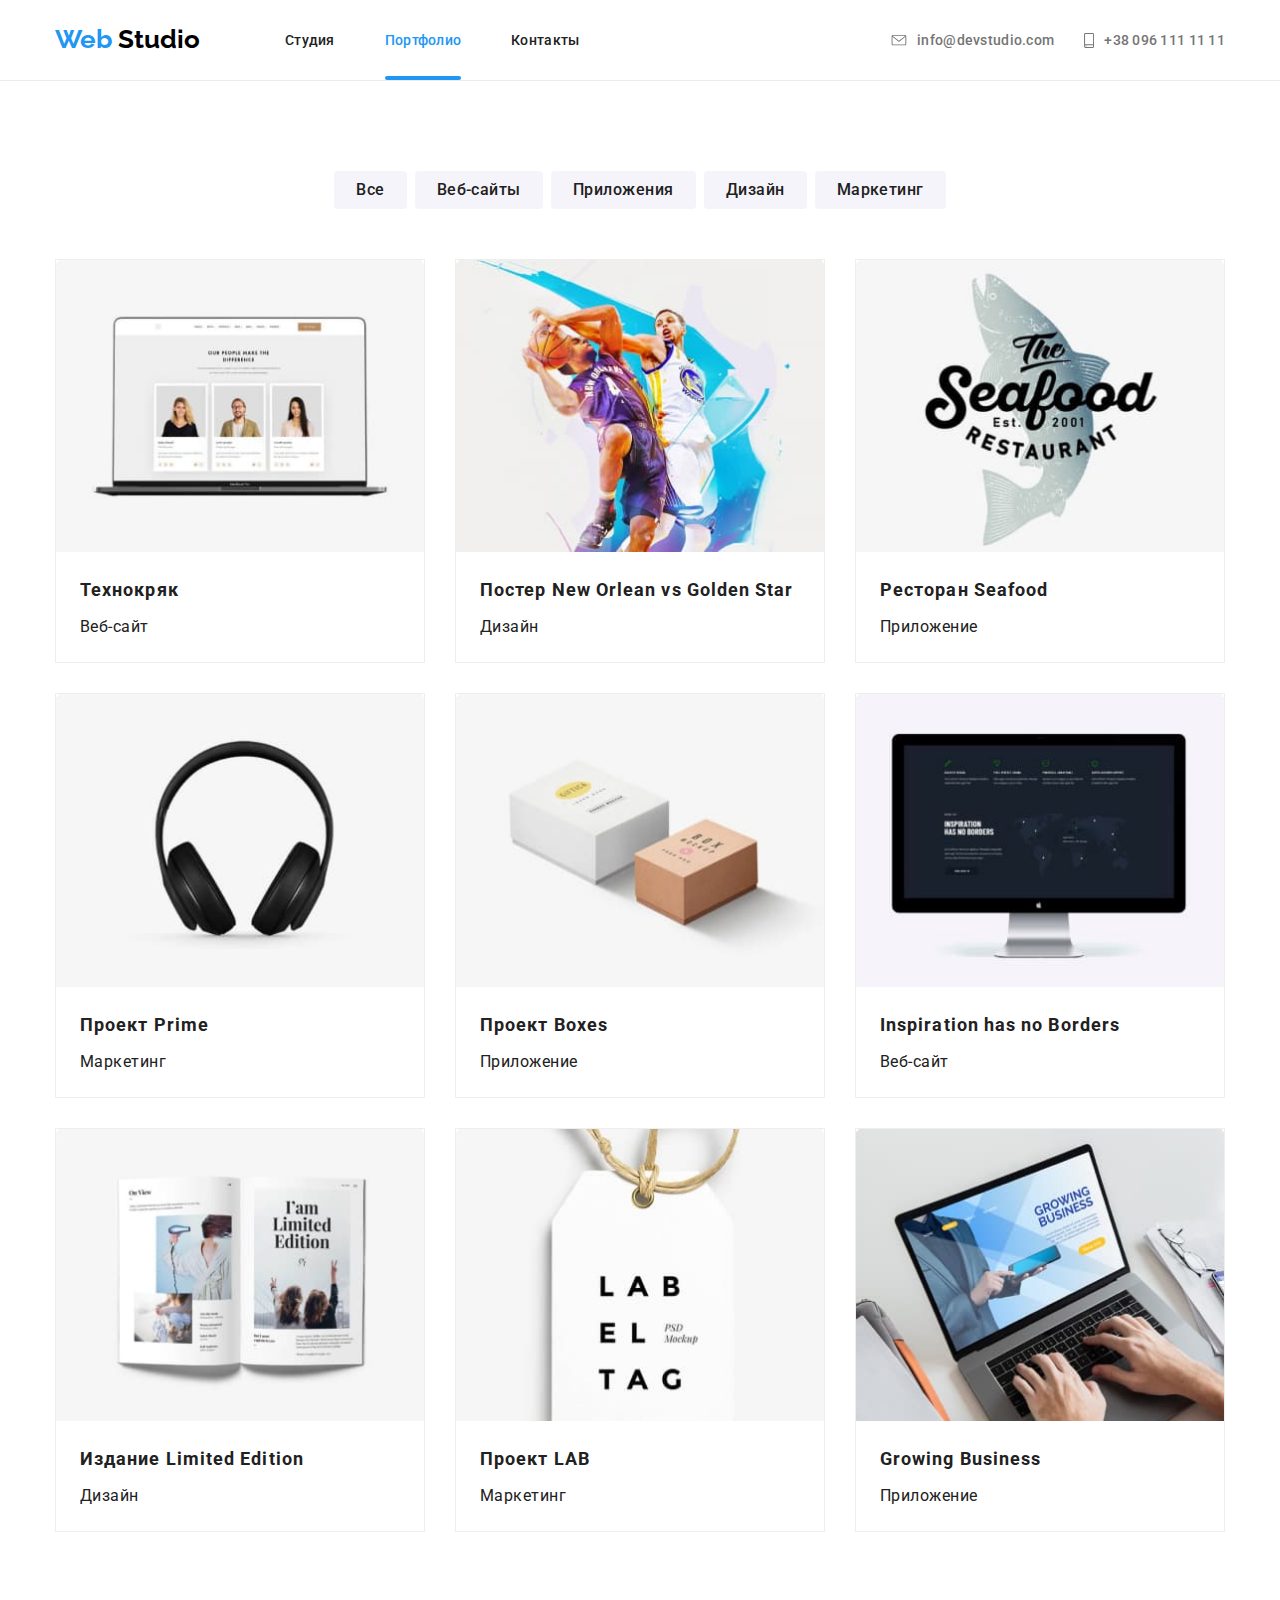
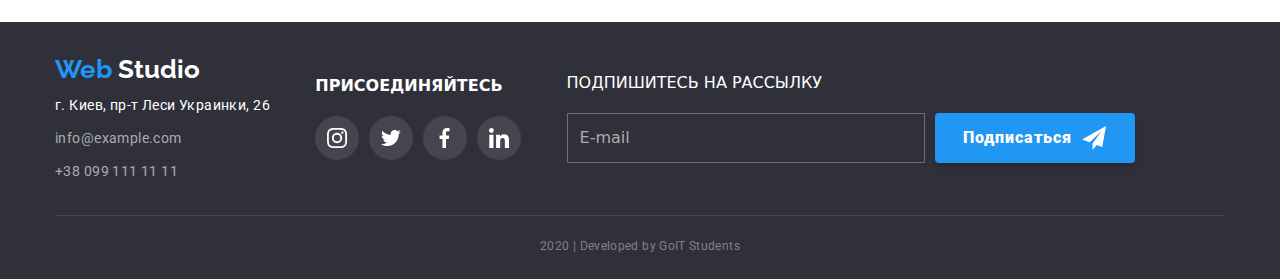
==== portfolio.html @ 625cf700 "start" ====
<!DOCTYPE html>
<html lang="en">
  <head>
    <meta charset="UTF-8" />
    <meta name="viewport" content="width=device-width, initial-scale=1.0" />
    <title>Portfolio</title>
    <link
      href="https://fonts.googleapis.com/css2?family=Montserrat:wght@400;500;700&family=Raleway:wght@700&family=Roboto:wght@400;500;700;900&display=swap"
      rel="stylesheet"
    />
    <link
      rel="stylesheet"
      href="https://cdnjs.cloudflare.com/ajax/libs/modern-normalize/0.6.0/modern-normalize.min.css"
    />
    <link rel="stylesheet" href="./CSS/styles.css" />
  </head>
  <body>
    <!-- Heder -->
    <header>
      <!-- Navigation block-->
      <nav class="section nav">
        <a href="./index.html" class="logo">
          Web <span class="logo-accent">Studio</span>
        </a>
        <ul class="site-nav">
          <li class="item">
            <a class="nav-link" href="./index.html">Студия</a>
          </li>
          <li class="item">
            <a class="nav-link current" href="./portfolio.html">Портфолио</a>
          </li>
          <li class="item">
            <a class="nav-link" href="">Контакты</a>
          </li>
        </ul>
        <!--Contacts-->
        <address class="adress-nav">
          <ul class="auth-nav">
            <li class="auth-item item">
              <a href="mailto:info@devstudio.com">
                <svg class="icon-mail">
                  <use href="./images/symbol-defs.svg#icon-mail"></use>
                </svg>
              </a>
              info@devstudio.com
            </li>
            <li class="auth-item item">
              <a class="adress-tel" href="tel:+380961111111">
                <svg class="icon-phone">
                  <use href="./images/symbol-defs.svg#icon-phone"></use>
                </svg>
              </a>
              +38 096 111 11 11
            </li>
          </ul>
        </address>
      </nav>
    </header>
    <main>
      <section class="section filter">
        <!-- <h1>Portfolio</h1> -->
        <!--Filtr-->
        <ul class="filtr-menu">
          <li class="filter-list">
            <button class="filtr-button" type="button">Все</button>
          </li>
          <li class="filter-list">
            <button class="filtr-button" type="button">Веб-сайты</button>
          </li>
          <li class="filter-list">
            <button class="filtr-button" type="button">Приложения</button>
          </li>
          <li class="filter-list">
            <button class="filtr-button" type="button">Дизайн</button>
          </li>
          <li class="filter-list">
            <button class="filtr-button" type="button">Маркетинг</button>
          </li>
        </ul>
        <!--Cards-->
        <ul class="card">
          <li class="card-box">
            <a class="card-link" href="">
              <div class="card-overlay">
                <img
                  class="card-img"
                  src="./images/portfolio1.jpg"
                  alt="Portfolio"
                />
                <p class="card-discription">
                  Технокряк это современная площадка распространения
                  коронавируса. Компании используют эту платформу для цифрового
                  шпионажа и атак на защищённые сервера конкурентов.
                </p>
              </div>
              <div class="card-content">
                <h2 class="card-title">
                  Технокряк
                </h2>
                <p class="card-item">
                  Веб-сайт
                </p>
              </div>
            </a>
          </li>
          <li class="card-box">
            <a class="card-link" href="">
              <div class="card-overlay">
                <img
                  class="card-img"
                  src="./images/portfolio2.jpg"
                  alt="Portfolio"
                />
                <p class="card-discription">
                  Технокряк это современная площадка распространения
                  коронавируса. Компании используют эту платформу для цифрового
                  шпионажа и атак на защищённые сервера конкурентов.
                </p>
              </div>
              <div class="card-content">
                <h2 class="card-title">
                  Постер New Orlean vs Golden Star
                </h2>
                <p class="card-item">
                  Дизайн
                </p>
              </div>
            </a>
          </li>
          <li class="card-box">
            <a class="card-link" href="">
              <div class="card-overlay">
                <img
                  class="card-img"
                  src="./images/portfolio3.jpg"
                  alt="Portfolio"
                />
                <p class="card-discription">
                  Технокряк это современная площадка распространения
                  коронавируса. Компании используют эту платформу для цифрового
                  шпионажа и атак на защищённые сервера конкурентов.
                </p>
              </div>
              <div class="card-content">
                <h2 class="card-title">
                  Ресторан Seafood
                </h2>
                <p class="card-item">
                  Приложение
                </p>
              </div>
            </a>
          </li>
          <li class="card-box">
            <a class="card-link" href="">
              <div class="card-overlay">
                <img
                  class="card-img"
                  src="./images/Portfolio4.jpg"
                  alt="Portfolio"
                />
                <p class="card-discription">
                  Технокряк это современная площадка распространения
                  коронавируса. Компании используют эту платформу для цифрового
                  шпионажа и атак на защищённые сервера конкурентов.
                </p>
              </div>
              <div class="card-content">
                <h2 class="card-title">
                  Проект Prime
                </h2>
                <p class="card-item">
                  Маркетинг
                </p>
              </div>
            </a>
          </li>
          <li class="card-box">
            <a class="card-link" href="">
              <div class="card-overlay">
                <img
                  class="card-img"
                  src="./images/Portfolio5.jpg"
                  alt="Portfolio"
                />
                <p class="card-discription">
                  Технокряк это современная площадка распространения
                  коронавируса. Компании используют эту платформу для цифрового
                  шпионажа и атак на защищённые сервера конкурентов.
                </p>
              </div>
              <div class="card-content">
                <h2 class="card-title">
                  Проект Boxes
                </h2>
                <p class="card-item">
                  Приложение
                </p>
              </div>
            </a>
          </li>
          <li class="card-box">
            <a class="card-link" href="">
              <div class="card-overlay">
                <img
                  class="card-img"
                  src="./images/Portfolio6.jpg"
                  alt="Portfolio"
                />
                <p class="card-discription">
                  Технокряк это современная площадка распространения
                  коронавируса. Компании используют эту платформу для цифрового
                  шпионажа и атак на защищённые сервера конкурентов.
                </p>
              </div>
              <div class="card-content">
                <h2 class="card-title">
                  Inspiration has no Borders
                </h2>
                <p class="card-item">
                  Веб-сайт
                </p>
              </div>
            </a>
          </li>
          <li class="card-box">
            <a class="card-link" href="">
              <div class="card-overlay">
                <img
                  class="card-img"
                  src="./images/Portfolio7.jpg"
                  alt="Portfolio"
                />
                <p class="card-discription">
                  Технокряк это современная площадка распространения
                  коронавируса. Компании используют эту платформу для цифрового
                  шпионажа и атак на защищённые сервера конкурентов.
                </p>
              </div>
              <div class="card-content">
                <h2 class="card-title">
                  Издание Limited Edition
                </h2>
                <p class="card-item">
                  Дизайн
                </p>
              </div>
            </a>
          </li>
          <li class="card-box">
            <a class="card-link" href="">
              <div class="card-overlay">
                <img
                  class="card-img"
                  src="./images/Portfolio8.jpg"
                  alt="Portfolio"
                />
                <p class="card-discription">
                  Технокряк это современная площадка распространения
                  коронавируса. Компании используют эту платформу для цифрового
                  шпионажа и атак на защищённые сервера конкурентов.
                </p>
              </div>
              <div class="card-content">
                <h2 class="card-title">
                  Проект LAB
                </h2>
                <p class="card-item">
                  Маркетинг
                </p>
              </div>
            </a>
          </li>
          <li class="card-box">
            <a class="card-link" href="">
              <div class="card-overlay">
                <img
                  class="card-img"
                  src="./images/Portfolio9.jpg"
                  alt="Portfolio"
                />
                <p class="card-discription">
                  Технокряк это современная площадка распространения
                  коронавируса. Компании используют эту платформу для цифрового
                  шпионажа и атак на защищённые сервера конкурентов.
                </p>
              </div>
              <div class="card-content">
                <h2 class="card-title">
                  Growing Business
                </h2>
                <p class="card-item">
                  Приложение
                </p>
              </div>
            </a>
          </li>
        </ul>
      </section>
    </main>
    <footer>
      <div class="footer-site">
        <div class="footer-connection">
          <a href="./index.html" class="logo">
            Web <span class="logo-accent">Studio</span></a
          >
          <address class="footer-adress">
            <p class="location">г. Киев, пр-т Леси Украинки, 26</p>
            <a class="adress-mail" href="mailto:info@devstudio.com"
              >info@example.com</a
            >
            <a class="adress-tel" href="tel:+380991111111"
              >+38 099 111 11 11
            </a>
          </address>
        </div>
        <div class="footer-follow">
          <b class="footer-text">присоединяйтесь</b>
          <ul class="footer-links">
            <li>
              <a class="footer-linkbox" href="https://www.instagram.com/">
                <svg class="footer-socialnet" width="20px" height="20px">
                  <use href="./images/symbol-defs.svg#icon-instagram"></use>
                </svg>
              </a>
            </li>
            <li>
              <a class="footer-linkbox" href="https://twitter.com/">
                <svg class="footer-socialnet" width="20px" height="20px">
                  <use href="./images/symbol-defs.svg#icon-twitter"></use>
                </svg>
              </a>
            </li>
            <li>
              <a class="footer-linkbox" href="https://www.facebook.com/">
                <svg class="footer-socialnet" width="20px" height="20px">
                  <use href="./images/symbol-defs.svg#icon-Facebook"></use>
                </svg>
              </a>
            </li>
            <li>
              <a class="footer-linkbox" href="https://www.linkedin.com/">
                <svg class="footer-socialnet" width="20px" height="20px">
                  <use href="./images/symbol-defs.svg#icon-linkedin"></use>
                </svg>
              </a>
            </li>
          </ul>
        </div>
        <div class="footer-mailing">
          <p class="footer-text">Подпишитесь на рассылку</p>
          <div class="feedback">
            <input type="text" value="E-mail" />
            <a class="footer-button"
              >Подписаться
              <svg class="socialnet" width="24px" height="24px">
                <use href="./images/symbol-defs.svg#icon-telegram"></use>
              </svg>
            </a>
          </div>
        </div>
      </div>
      <div class="section">
        <p class="footer-copiright">
          2020 | Developed by GoIT Students
        </p>
      </div>
    </footer>
  </body>
</html>
---- CSS/styles.css ----
/* цвет основного текста #212121 */
/* вторичный цвет #757575 */
/* вторичный цвет фона #F5F4FA */
/* белый цвет #ffffff */
/* акцент #2196F3 */
body {
  background-color: #ffffff;
  color: #757575;
}
a {
  text-decoration: none;
}
ul {
  list-style: none;
  margin: 0px;
  padding: 0px;
}
:root {
  --main-text: #212121;
  --white-text: #ffffff;
}
.section {
  /* background-color: tomato; */
  width: 1200px;
  padding-bottom: 94px;
  margin-left: auto;
  margin-right: auto;
  padding-left: 15px;
  padding-right: 15px;
}
/* HEADER */
header {
  border-bottom: 1px solid #ececec;
}
.nav {
  display: flex;
  padding-bottom: 0px;
  align-items: center;
}
.logo {
  color: #2196f3;
  font-family: Raleway;
  font-style: normal;
  font-weight: bold;
  font-size: 26px;
}
.item {
  position: relative;
}
.item a:hover,
.item a:focus {
  color: #2196f3;
  cursor: pointer;
  transition: 250ms cubic-bezier(0.4, 0, 0.2, 1);
}
header .logo {
  margin-right: 85px;
}
.logo-accent {
  color: #000000;
}
.current::after {
  content: "";
  position: absolute;
  left: 0;
  bottom: 0;

  display: block;
  width: 100%;
  height: 4px;
  background-color: #2196f3;
  border-radius: 2px;
}

.nav-link.current {
  color: #2196f3;
}
.site-nav {
  display: flex;
}
.site-nav a {
  display: block;
  padding-top: 32px;
  padding-bottom: 32px;

  color: var(--main-text);
  font-family: Roboto;
  font-style: normal;
  font-weight: 500;
  font-size: 14px;
  line-height: 16px;
  letter-spacing: 0.02em;
}
.site-nav .item + .item {
  margin-left: 50px;
}
.adress-mail {
  color: #757575;
  font-family: Roboto;
  font-style: normal;
  font-weight: 500;
  font-size: 14px;
  line-height: 16px;
  letter-spacing: 0.02em;
}
.auth-nav {
  display: flex;
  font-family: Roboto;
  font-style: normal;
  font-weight: 500;
  font-size: 14px;
  line-height: 16px;
  letter-spacing: 0.02em;
}
header .auth-item:hover,
header .auth-item:focus {
  color: #2196f3;
  fill: #2196f3;
  cursor: pointer;
  transition: 250ms cubic-bezier(0.4, 0, 0.2, 1);
}
.adress-nav {
  margin-left: auto;
}
.auth-nav .item + .item {
  margin-left: 30px;
}
.auth-item {
  display: flex;
  align-items: center;
  padding-top: 32px;
  padding-bottom: 32px;
  padding-left: 0px;
  margin-top: 0;
  margin-bottom: 0;
  margin-left: auto;
  fill: #757575;
}
.auth-item a {
  display: flex;
  align-items: center;
}
.icon-mail {
  width: 16px;
  height: 11px;
  margin-right: 10px;
}
.icon-phone {
  width: 10px;
  height: 15px;
  margin-right: 10px;
}
/* HERO */
.hero {
  text-align: center;
  padding-top: 200px;
  padding-bottom: 200px;
  max-width: 1600px;
  height: 600px;
  margin-left: auto;
  margin-right: auto;
  background-image: linear-gradient(
      rgba(47, 48, 58, 0.8),
      rgba(47, 48, 58, 0.8)
    ),
    url(../images/Hero.jpg);
  background-repeat: no-repeat;
  background-size: cover;
  background-position: center;
  background-color: #212121;
}
.hero-content {
  text-align: center;
}
.hero-title {
  margin-top: 0px;
  margin-bottom: 30px;
  /* бэкграунд задала, чтобы было видно белый текст
  background-color: #757575; */
  color: var(--white-text);
  font-family: Roboto;
  font-style: normal;
  font-weight: 900;
  font-size: 44px;
  line-height: 60px;
  letter-spacing: 0.06em;
  text-transform: uppercase;
}
.hero-item {
  min-width: 200px;
  display: inline-block;
  padding: 10px 32px;
  border-radius: 4px;
  background-color: #2196f3;
  color: var(--white-text);
  font-family: Roboto;
  font-style: normal;
  font-weight: bold;
  font-size: 16px;
  line-height: 30px;
  letter-spacing: 0.06em;
}
/* CHARACTERISTICS SECTION*/
.feature {
  padding-top: 94px;
  padding-bottom: 94px;
}
.feature-list {
  display: flex;
}
.feature-main {
  width: calc((100% - 30px * 3) / 4);
}
.feature-main:not(:last-child) {
  margin-right: 30px;
}
.feature-img {
  width: 270px;
  height: 120px;
  margin-bottom: 30px;
  background-color: #f5f4fa;
  border-radius: 4px;
}
.feature-icon {
  width: 70px;
  height: 70px;
  width: 70px;
  height: 70px;
  margin: 25px 100px;
}
.feature-title {
  margin-top: 0px;
  margin-bottom: 10px;

  color: var(--main-text);
  font-family: Roboto;
  font-style: normal;
  font-weight: bold;
  font-size: 14px;
  line-height: 16px;
  letter-spacing: 0.03em;
  text-transform: uppercase;
}
.feature-item {
  margin-top: 0px;
  margin-bottom: 0px;

  font-family: Roboto;
  font-style: normal;
  font-weight: normal;
  font-size: 14px;
  line-height: 24px;
  letter-spacing: 0.03em;
}
/* "WHAT DO WE DO" SECTION */
.section-title {
  margin-top: 0px;
  margin-bottom: 50px;
  margin-left: auto;
  margin-top: auto;

  color: var(--main-text);
  font-family: Roboto;
  font-style: normal;
  font-weight: bold;
  font-size: 36px;
  line-height: 42px;
  text-align: center;
  letter-spacing: 0.03em;
}
.act {
  display: flex;
  margin-left: auto;
  margin-right: auto;
}
.act-list {
  position: relative;
}
.act-list:not(:last-child) {
  margin-right: 30px;
}
.act-list img {
  display: block;
}
.act-item {
  display: block;
  position: absolute;
  width: 100%;
  left: 0;
  bottom: 0;

  margin-top: 0px;
  margin-bottom: 0px;
  padding-top: 27px;
  padding-bottom: 27px;
  /* бэкграунд задала, чтобы было видно белый текст */
  background-color: rgba(47, 48, 58, 0.8);
  color: var(--white-text);
  font-family: Roboto;
  font-style: normal;
  font-weight: bold;
  font-size: 14px;
  line-height: 16px;
  text-align: center;
  letter-spacing: 0.03em;
  text-transform: uppercase;
}
/* OUR TEAM SECTION*/
.team-main {
  padding-top: 94px;
  background-color: #f5f4fa;
}
.team {
  display: flex;
}
.team-list {
  padding-bottom: 24px;
  background-color: var(--white-text);
  box-shadow: 0px 2px 1px rgba(0, 0, 0, 0.2), 0px 1px 1px rgba(0, 0, 0, 0.14),
    0px 1px 3px rgba(0, 0, 0, 0.12);
  border-radius: 0px 0px 4px 4px;
}
.team-list:not(:last-child) {
  margin-right: 30px;
}
.team-name {
  margin-top: 0px;
  margin-bottom: 10px;

  color: var(--main-text);
  font-family: Roboto;
  font-style: normal;
  font-weight: 500;
  font-size: 16px;
  line-height: 19px;
  text-align: center;
  letter-spacing: 0.03em;
}
.team-prof {
  text-align: center;
  margin-top: 0px;
  margin-bottom: 16px;
}
.team-img {
  display: block;
  margin-bottom: 30px;
}
.team-item {
  font-family: Roboto;
  font-style: normal;
  font-weight: normal;
  font-size: 16px;
  line-height: 19px;
  text-align: center;
  letter-spacing: 0.03em;
}
.social-links {
  display: flex;
  justify-content: center;
}
.social-icon {
  display: flex;
  align-items: center;
  justify-content: center;
  background-size: contain;
  width: 44px;
  height: 44px;
  border-radius: 50%;
  fill: #afb1b8;
}
.social-icon:hover,
.social-icon:focus {
  background-color: #2196f3;
  border-radius: 50%;
  fill: var(--white-text);
  cursor: pointer;
  transition: 250ms cubic-bezier(0.4, 0, 0.2, 1);
}
.social-links li:not(:last-child) {
  margin-right: 10px;
}
.customer {
  padding-top: 94px;
}
/* .customer svg {
  fill: #afb1b8;
} */
.customers-main {
  display: flex;
  justify-content: space-between;
}
.customers-list:not(:last-child) {
  margin-right: 30px;
}
.customer-item {
  width: 170px;
  height: 90px;
  display: flex;
  justify-content: center;
  align-items: center;
  border: 1px solid #afb1b8;
  border-radius: 4px;
  fill: #afb1b8;
}
.customer-item:hover,
.customer-item:focus {
  fill: #2196f3;
  border: 1px solid #2196f3;
  border-radius: 4px;
  cursor: pointer;
  transition: 250ms cubic-bezier(0.4, 0, 0.2, 1);
}

/* FOOTER */
footer {
  background-color: #2f303a;
  color: var(--white-text);
}
footer p {
  margin-top: 0px;
  margin-bottom: 0px;
}
footer .logo {
  margin-bottom: 8px;
  display: inline-block;
  /* padding-bottom: 8px; */
}
.footer-site {
  display: flex;
  align-items: center;
  width: 1200px;
  height: 193px;
  margin-left: auto;
  margin-right: auto;
  padding-left: 15px;
  padding-right: 15px;
}
.footer-connection {
  flex-grow: 1;
}
.footer-follow {
  flex-grow: 1;
}
.footer-mailing {
  flex-grow: 2;
}
.footer-adress {
  display: flex;
  flex-direction: column;
}
.footer-links {
  display: flex;
}

.footer-linkbox:hover,
.footer-linkbox:focus {
  background-color: #2196f3;
  fill: var(--white-text);
  cursor: pointer;
  transition: 250ms cubic-bezier(0.4, 0, 0.2, 1);
}
.footer-links li:not(:last-child) {
  margin-right: 10px;
}
.footer-linkbox {
  display: flex;
  align-items: center;
  justify-content: center;
  background-color: rgba(255, 255, 255, 0.1);
  width: 44px;
  height: 44px;
  border-radius: 50%;
  fill: var(--white-text);
}
footer .logo-accent {
  color: white;
}
.location {
  margin-bottom: 9px;
}
footer .adress-mail {
  margin-bottom: 9px;

  font-family: Roboto;
  font-style: normal;
  font-weight: normal;
  font-size: 14px;
  line-height: 24px;
  letter-spacing: 0.03em;
  color: rgba(255, 255, 255, 0.6);
}
footer .adress-tel {
  color: rgba(255, 255, 255, 0.6);
  font-family: Roboto;
  font-style: normal;
  font-weight: normal;
  font-size: 14px;
  line-height: 24px;
  letter-spacing: 0.03em;
}
.location {
  font-family: Roboto;
  font-style: normal;
  font-weight: normal;
  font-size: 14px;
  line-height: 24px;
  letter-spacing: 0.03em;
}
.footer-text {
  display: block;
  margin-bottom: 20px;
  text-transform: uppercase;
}
.feedback {
  display: flex;
}
.feedback input {
  width: 358px;
  height: 50px;
  background: rgba(0, 0, 0, 0);
  border: 1px solid rgba(255, 255, 255, 0.3);
  color: rgba(255, 255, 255, 0.6);
  padding-left: 12px;
}
.footer-button {
  width: 200px;
  height: 50px;
  margin-left: 10px;
  justify-content: center;
  background-color: #2196f3;
  box-shadow: 0px 4px 4px rgba(0, 0, 0, 0.15);
  border-radius: 4px;
  color: var(--white-text);
  font-family: Roboto;
  font-style: normal;
  font-weight: 900;
  font-size: 16px;
  line-height: 30px;
  display: flex;
  align-items: center;
  text-align: center;
  letter-spacing: 0.06em;
}
footer .socialnet {
  margin-left: 10px;
}
.footer-copiright {
  border-top: 1px solid rgba(255, 255, 255, 0.1);
  margin-left: auto;
  margin-right: auto;
  padding-top: 18px;
  padding-bottom: 21px;

  color: rgba(255, 255, 255, 0.4);
  font-family: Roboto;
  font-style: normal;
  font-weight: normal;
  font-size: 12px;
  line-height: 24px;
  text-align: center;
  letter-spacing: 0.03em;
}
footer .section {
  padding-bottom: 0px;
}
/* PORTFOLIO */
.filter {
  /* background-color: tomato; */
  padding-top: 90px;
  padding-bottom: 90px;
}
.filtr-button {
  padding: 6px 22px;
  background: #f5f4fa;
  border: transparent;
  border-radius: 4px;
  color: #212121;
  font-family: Roboto;
  font-style: normal;
  font-weight: 500;
  font-size: 16px;
  line-height: 26px;
  letter-spacing: 0.03em;
}
.filtr-menu {
  display: flex;
  margin-bottom: 50px;
  justify-content: center;
  /* margin-left: auto;
  margin-right: auto; */
}

.filter-list:not(:last-child) {
  margin-right: 8px;
}
.filtr-button:hover,
.filtr-button:focus {
  background-color: #2196f3;
  color: var(--white-text);
  cursor: pointer;
  transition: 250ms cubic-bezier(0.4, 0, 0.2, 1);
}
.filtr-button:focus {
  background-color: #2196f3;
  color: var(--white-text);
}

.card {
  /* background-color: #2196f3; */
  display: flex;
  flex-wrap: wrap;
}
.card-link {
  display: inline-block;

  position: relative;
}

.card-img {
  display: block;
  max-width: 100%;
  height: auto;
}

.card-title {
  display: block;
  /* background-color: tomato; */
  margin-top: 0px;
  margin-bottom: 4px;
  color: #212121;
  font-family: Roboto;
  font-style: normal;
  font-weight: bold;
  font-size: 18px;
  line-height: 36px;
  letter-spacing: 0.06em;
}
.card-item {
  margin-top: 0px;
  margin-bottom: 0px;
  color: var(--main-text);
  font-family: Roboto;
  font-style: normal;
  font-weight: normal;
  font-size: 16px;
  line-height: 30px;
  letter-spacing: 0.03em;
}
.card-content {
  padding: 20px 24px;
}
.card-box {
  width: calc((100% - 60px) / 3);
  margin-right: 30px;
  margin-bottom: 30px;
  border: 1px solid #eeeeee;
}
.card-box:hover,
.card-box:focus {
  box-shadow: 1px 4px 6px rgba(0, 0, 0, 0.16), 0px 4px 4px rgba(0, 0, 0, 0.06),
    0px 1px 1px rgba(0, 0, 0, 0.12);
}
.card-box:nth-child(3n) {
  margin-right: 0px;
}
.card-box:nth-last-child(-n + 3) {
  margin-bottom: 0px;
}

.card-overlay {
  position: relative;
  overflow: hidden;
}

.card-discription {
  position: absolute;
  width: 100%;
  height: 100%;
  left: 0;
  top: 100%;
  transform: translateY(0);
  transition: transform 250ms cubic-bezier(0.4, 0, 0.2, 1);

  background-color: rgba(33, 150, 243, 0.9);
  margin-top: 0px;
  margin-bottom: 0px;
  padding: 63px 24px;

  color: var(--white-text);
  font-family: Roboto;
  font-style: normal;
  font-weight: normal;
  font-size: 18px;
  line-height: 28px;
  letter-spacing: 0.03em;
}

.card-link:hover .card-discription,
.card-link:focus .card-discription {
  transform: translateY(-100%);
  transition: transform 250ms cubic-bezier(0.4, 0, 0.2, 1);
}
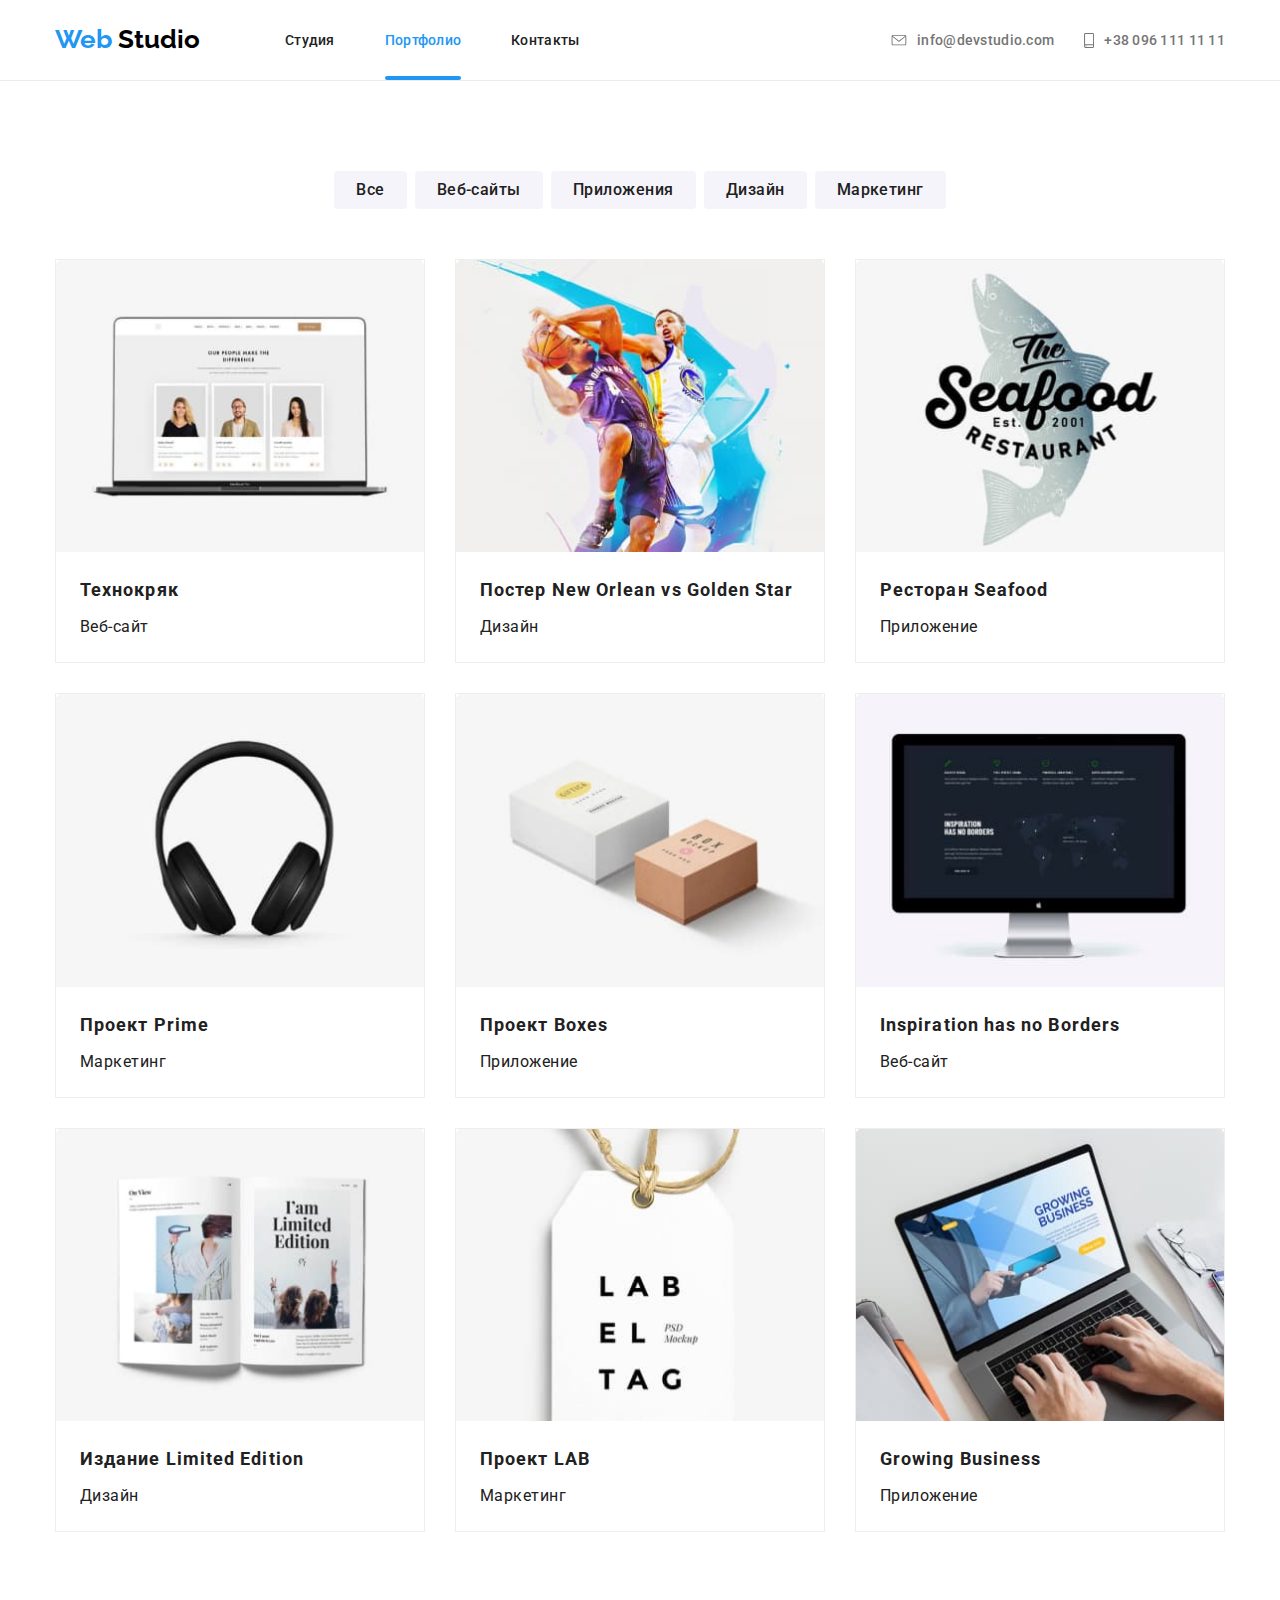
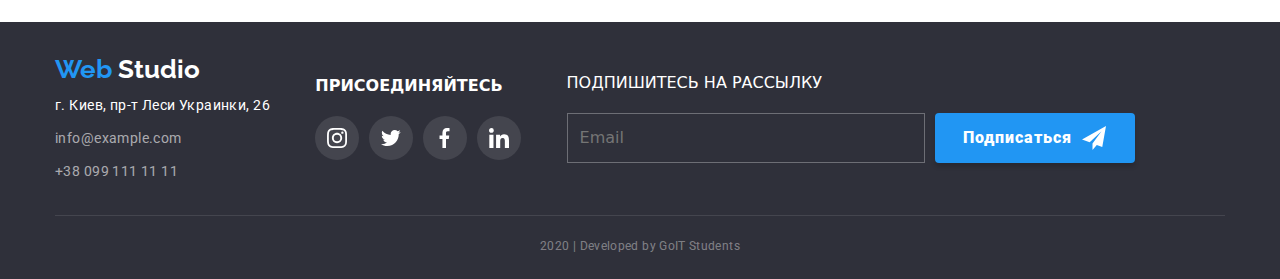
==== commit c21266cb: "HW6 done" ====
--- a/portfolio.html
+++ b/portfolio.html
@@ -350,7 +350,12 @@
         <div class="footer-mailing">
           <p class="footer-text">Подпишитесь на рассылку</p>
           <div class="feedback">
-            <input type="text" value="E-mail" />
+            <input
+              class="footer-email"
+              type="email"
+              name="email"
+              placeholder="Email"
+            />
             <a class="footer-button"
               >Подписаться
               <svg class="socialnet" width="24px" height="24px">
--- a/CSS/styles.css
+++ b/CSS/styles.css
@@ -14,6 +14,17 @@
   list-style: none;
   margin: 0px;
   padding: 0px;
+}
+h3 {
+  margin: 0;
+}
+button {
+  background-color: #2196f3;
+}
+.form-field input {
+  border: 1px solid rgba(33, 33, 33, 0.2);
+  border-radius: 4px;
+  padding: 12px 42px;
 }
 :root {
   --main-text: #212121;
@@ -200,6 +211,176 @@
   line-height: 30px;
   letter-spacing: 0.06em;
 }
+.backdrop {
+  position: fixed;
+  top: 0;
+  left: 0;
+  transition: transform 250ms cubic-bezier(0.4, 0, 0.2, 1),
+    opacity 250ms cubic-bezier(0.4, 0, 0.2, 1);
+
+  width: 100%;
+  height: 100%;
+  background-color: rgba(0, 0, 0, 0.2);
+}
+.backdrop.is-hidden {
+  visibility: hidden;
+  opacity: 0;
+  pointer-events: none;
+}
+.backdrop.is-hidden .modal {
+  transform: translate(-50%, -50%) scale(0.5);
+}
+.modal {
+  position: absolute;
+  top: 50%;
+  left: 50%;
+  transform: translate(-50%, -50%) scale(1);
+  transition: transform 250ms cubic-bezier(0.4, 0, 0.2, 1),
+    opacity 250ms cubic-bezier(0.4, 0, 0.2, 1);
+  padding: 40px;
+  width: 528px;
+
+  background-color: #fff;
+  box-shadow: 0px 2px 1px rgba(0, 0, 0, 0.2), 0px 1px 1px rgba(0, 0, 0, 0.14),
+    0px 1px 3px rgba(0, 0, 0, 0.12);
+  border-radius: 4px;
+}
+.modal-close-button {
+  position: absolute;
+  right: 0;
+  top: 0;
+  width: 30px;
+  height: 30px;
+  border: none;
+  transform: translateX(30%) translateY(-30%);
+  border-radius: 50%;
+  background-color: #ffffff;
+  box-shadow: 0px 2px 1px rgba(0, 0, 0, 0.2), 0px 1px 1px rgba(0, 0, 0, 0.14),
+    0px 1px 3px rgba(0, 0, 0, 0.12);
+}
+.modal-close-icon {
+  width: 11px;
+  height: 11px;
+}
+.modal-title {
+  margin: 0;
+  font-family: Roboto;
+  font-style: normal;
+  font-weight: bold;
+  font-size: 20px;
+  line-height: 23px;
+  text-align: center;
+  letter-spacing: 0.03em;
+
+  color: #212121;
+}
+.input-area {
+  margin-top: 30px;
+}
+.form-field {
+  position: relative;
+  margin-bottom: 28px;
+  width: 448px;
+  display: flex;
+  flex-direction: column;
+}
+.modal-label {
+  position: absolute;
+  top: 50%;
+  left: 42px;
+  transform: translateY(-50%);
+  width: 100%;
+  font-family: Roboto;
+  font-style: normal;
+  font-weight: normal;
+  font-size: 14px;
+  line-height: 16px;
+  letter-spacing: 0.01em;
+}
+.textarea {
+  height: 120px;
+  margin-bottom: 30px;
+  padding: 12px 16px;
+  resize: none;
+}
+/* .modal-label div {
+  display: block;
+  width: 18px;
+  height: 18px;
+  margin-right: 8px;
+} */
+.checkbox-icon {
+  display: inline-block;
+  margin-right: 7px;
+  width: 16px;
+  height: 15px;
+  border: 2px solid #212121;
+  border-radius: 2px;
+}
+.checkbox {
+  -webkit-appearance: none;
+  -moz-appearance: none;
+  appearance: none;
+  position: absolute;
+}
+.field-checkbox {
+  display: inline-block;
+  margin-bottom: 28px;
+  padding-left: 13px;
+  font-size: 14px;
+  line-height: 24px;
+}
+.field-checkbox a {
+  color: #2196f3;
+  text-decoration-line: underline;
+}
+.checkbox:checked + .checkbox-icon {
+  background-color: #2196f3;
+  border-color: transparent;
+  background-origin: border-box;
+  background-image: url(../images/icon-check.svg);
+  background-size: contain;
+}
+.modal-button {
+  display: flex;
+  justify-content: center;
+  align-items: center;
+}
+.modal-button button {
+  width: 200px;
+  height: 50px;
+  font-weight: bold;
+  font-size: 16px;
+  letter-spacing: 0.06em;
+  color: #ffffff;
+  box-shadow: 0px 4px 4px rgba(0, 0, 0, 0.15);
+  border-radius: 4px;
+  border: transparent;
+}
+.modal-icon {
+  position: absolute;
+  top: 50%;
+  left: 16px;
+  transform: translateY(-50%);
+}
+.modal-input {
+  border: 1px solid rgba(33, 33, 33, 0.2);
+  border-radius: 4px;
+  width: 100%;
+}
+
+.modal-input:focus + .modal-label,
+.modal-input:not(:placeholder-shown) + .modal-label {
+  transform: translateX(-26px) translateY(-40px);
+  transition: transform 250ms cubic-bezier(0.4, 0, 0.2, 1);
+  color: #2196f3;
+}
+.modal-input:focus ~ .modal-icon {
+  fill: #2196f3;
+}
+.modal-input:focus {
+  outline: 1px solid #2196f3;
+}
 /* CHARACTERISTICS SECTION*/
 .feature {
   padding-top: 94px;
@@ -273,9 +454,6 @@
   margin-left: auto;
   margin-right: auto;
 }
-.act-list {
-  position: relative;
-}
 .act-list:not(:last-child) {
   margin-right: 30px;
 }
@@ -284,7 +462,6 @@
 }
 .act-item {
   display: block;
-  position: absolute;
   width: 100%;
   left: 0;
   bottom: 0;
@@ -305,6 +482,7 @@
   letter-spacing: 0.03em;
   text-transform: uppercase;
 }
+
 /* OUR TEAM SECTION*/
 .team-main {
   padding-top: 94px;
@@ -382,9 +560,7 @@
 .customer {
   padding-top: 94px;
 }
-/* .customer svg {
-  fill: #afb1b8;
-} */
+
 .customers-main {
   display: flex;
   justify-content: space-between;
